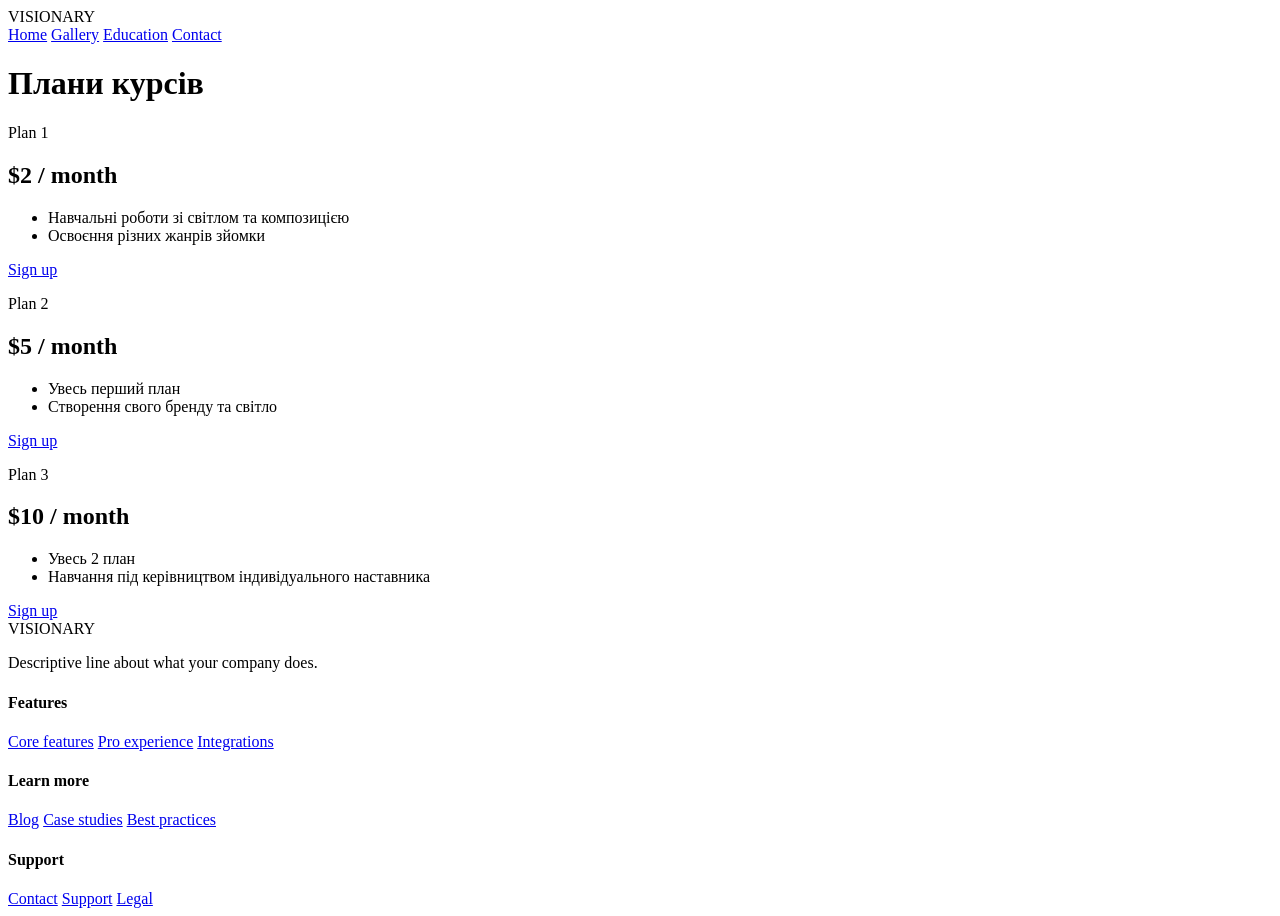
==== education.html @ 6427736e "добавил страницу оплаты курсов, но не натроил саму оплату, можно сказать это как макет больше чем пр" ====
<!DOCTYPE html>
<html lang="uk">
<head>
    <meta charset="UTF-8">
    <meta name="viewport" content="width=device-width, initial-scale=1.0">
    <title>Visionary - Плани курсів</title>
    <link rel="stylesheet" href="style.css">
</head>
<body>

    <header class="header">
        <div class="container">
            <div class="logo">VISIONARY</div>
            <nav class="nav">
                <a href="index.html">Home</a>
                <a href="#">Gallery</a>
                <a href="education.html">Education</a>
                <a href="#">Contact</a>
            </nav>
        </div>
    </header>

    <main class="main-content">
        <div class="container">
            <h1 class="page-title">Плани курсів</h1>

            <div class="plans-grid">
                <div class="plan-card">
                    <div class="plan-header">
                        <p class="plan-name">Plan 1</p>
                        <h2 class="plan-price">$2 <span>/ month</span></h2>
                    </div>
                    <ul class="plan-features">
                        <li>Навчальні роботи зі світлом та композицією</li>
                        <li>Освоєння різних жанрів зйомки</li>
                    </ul>
                    <a href="#" class="sign-up-btn">Sign up</a>
                </div>

                <div class="plan-card">
                    <div class="plan-header">
                        <p class="plan-name">Plan 2</p>
                        <h2 class="plan-price">$5 <span>/ month</span></h2>
                    </div>
                    <ul class="plan-features">
                        <li>Увесь перший план</li>
                        <li>Створення свого бренду та світло</li>
                    </ul>
                    <a href="#" class="sign-up-btn">Sign up</a>
                </div>

                <div class="plan-card">
                    <div class="plan-header">
                        <p class="plan-name">Plan 3</p>
                        <h2 class="plan-price">$10 <span>/ month</span></h2>
                    </div>
                    <ul class="plan-features">
                        <li>Увесь 2 план</li>
                        <li>Навчання під керівництвом індивідуального наставника</li>
                    </ul>
                    <a href="#" class="sign-up-btn">Sign up</a>
                </div>
            </div>
        </div>
    </main>

    <footer class="footer">
        <div class="container">
            <div class="footer-cols">
                <div class="footer-brand">
                    <div class="logo">VISIONARY</div>
                    <p>Descriptive line about what your company does.</p>
                </div>
                <div class="footer-links">
                    <div>
                        <h4>Features</h4>
                        <a href="#">Core features</a>
                        <a href="#">Pro experience</a>
                        <a href="#">Integrations</a>
                    </div>
                    <div>
                        <h4>Learn more</h4>
                        <a href="#">Blog</a>
                        <a href="#">Case studies</a>
                        <a href="#">Best practices</a>
                    </div>
                    <div>
                        <h4>Support</h4>
                        <a href="#">Contact</a>
                        <a href="#">Support</a>
                        <a href="#">Legal</a>
                    </div>
                </div>
            </div>
        </div>
    </footer>

</body>
</html>
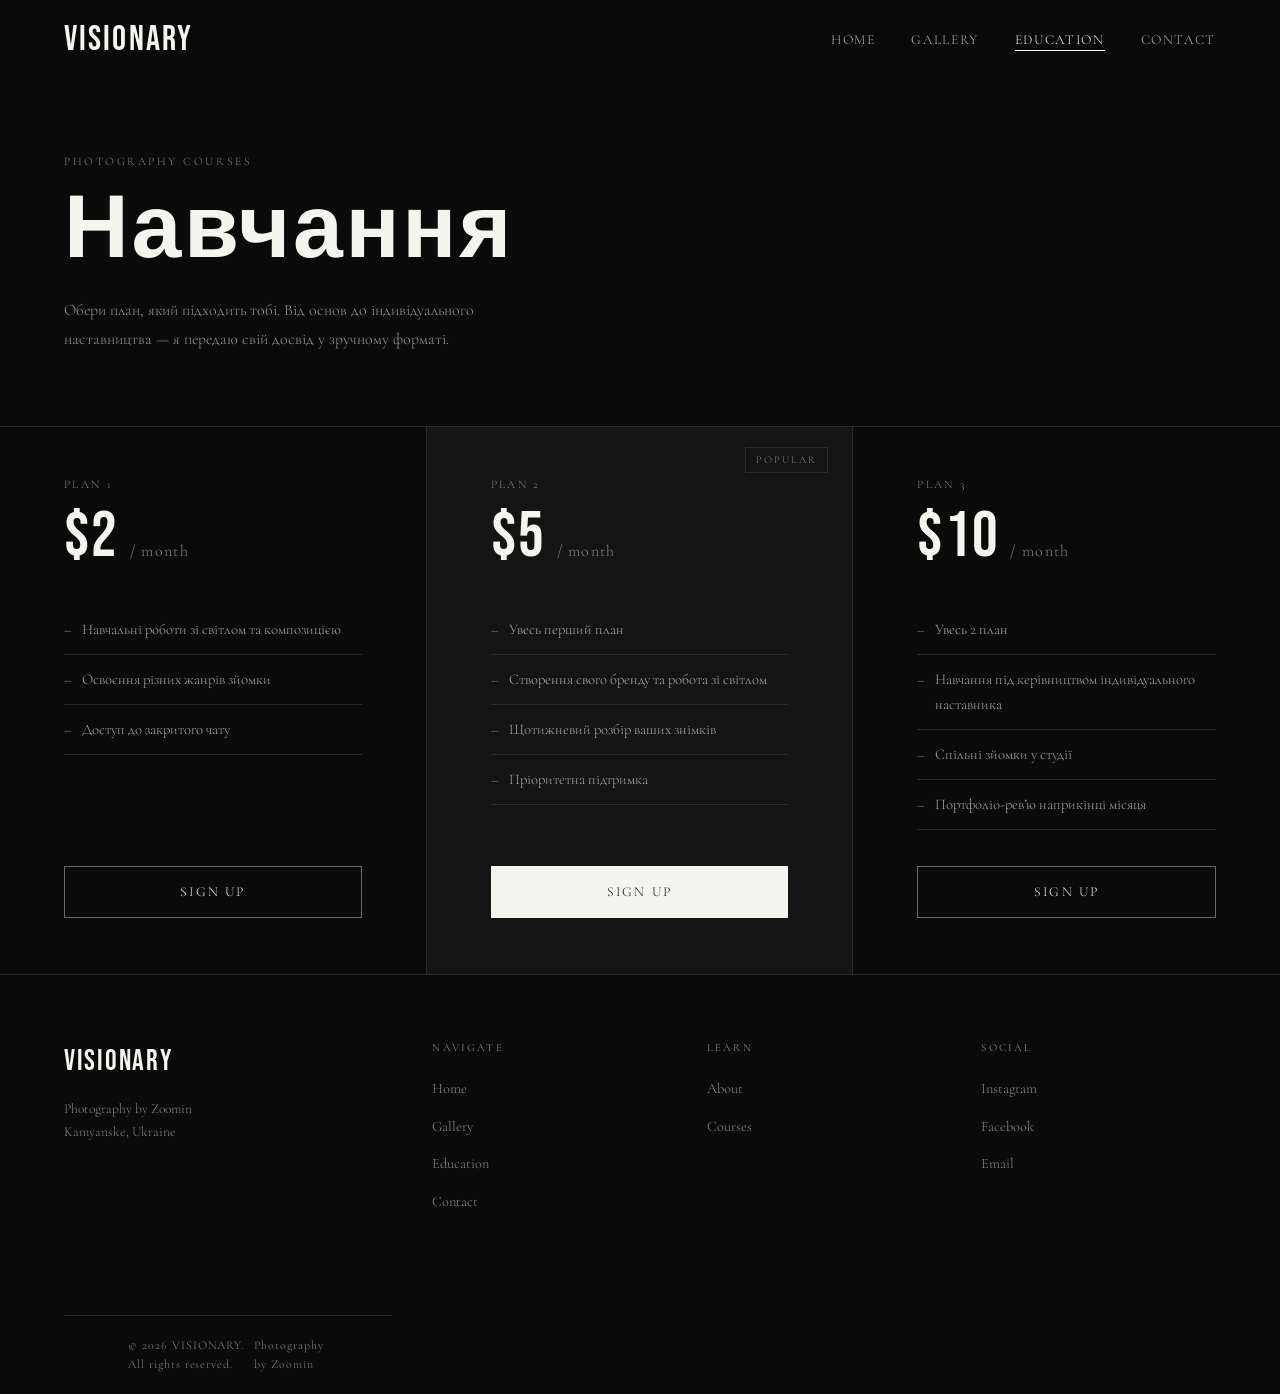
==== commit a68ae2f3: "Last Version Project" ====
--- a/education.html
+++ b/education.html
@@ -1,99 +1,134 @@
 <!DOCTYPE html>
 <html lang="uk">
 <head>
-    <meta charset="UTF-8">
-    <meta name="viewport" content="width=device-width, initial-scale=1.0">
-    <title>Visionary - Плани курсів</title>
-    <link rel="stylesheet" href="style.css">
+  <meta charset="UTF-8" />
+  <meta name="viewport" content="width=device-width, initial-scale=1.0" />
+  <title>Education — VISIONARY</title>
+
+  <link rel="preconnect" href="https://fonts.googleapis.com" />
+  <link rel="preconnect" href="https://fonts.gstatic.com" crossorigin />
+  <link href="https://fonts.googleapis.com/css2?family=Bebas+Neue&family=Cormorant+Garamond:ital,wght@0,300;0,400;1,300&display=swap" rel="stylesheet" />
+
+  <link rel="stylesheet" href="css/base.css" />
+  <link rel="stylesheet" href="css/nav.css" />
+  <link rel="stylesheet" href="css/education.css" />
+  <link rel="stylesheet" href="css/footer.css" />
 </head>
 <body>
 
-    <header class="header">
-        <div class="container">
-            <div class="logo">VISIONARY</div>
-            <nav class="nav">
-                <a href="index.html">Home</a>
-                <a href="#">Gallery</a>
-                <a href="education.html">Education</a>
-                <a href="#">Contact</a>
-            </nav>
+  <header>
+    <nav class="nav nav--scrolled">
+      <a href="index.html" class="nav__logo">VISIONARY</a>
+      <ul class="nav__links">
+        <li><a href="index.html">Home</a></li>
+        <li><a href="gallery.html">Gallery</a></li>
+        <li><a href="education.html" class="active">Education</a></li>
+        <li><a href="contacts.html">Contact</a></li>
+      </ul>
+      <button class="nav__burger" aria-label="Toggle menu">
+        <span></span><span></span><span></span>
+      </button>
+    </nav>
+  </header>
+
+  <div class="nav__drawer">
+    <a href="index.html">Home</a>
+    <a href="gallery.html">Gallery</a>
+    <a href="education.html">Education</a>
+    <a href="contacts.html">Contact</a>
+  </div>
+
+  <main class="edu-page">
+    <div class="edu-page__header">
+      <p class="edu-page__eyebrow">Photography courses</p>
+      <h1 class="edu-page__title">Навчання</h1>
+      <p class="edu-page__desc">
+        Обери план, який підходить тобі. Від основ до індивідуального наставництва —
+        я передаю свій досвід у зручному форматі.
+      </p>
+    </div>
+
+    <div class="plans">
+
+      <div class="plan reveal">
+        <div>
+          <p class="plan__name">Plan 1</p>
+          <p class="plan__price">$2 <sub>/ month</sub></p>
         </div>
-    </header>
+        <ul class="plan__features">
+          <li>Навчальні роботи зі світлом та композицією</li>
+          <li>Освоєння різних жанрів зйомки</li>
+          <li>Доступ до закритого чату</li>
+        </ul>
+        <a href="contacts.html" class="btn">Sign up</a>
+      </div>
 
-    <main class="main-content">
-        <div class="container">
-            <h1 class="page-title">Плани курсів</h1>
+      <div class="plan plan--featured reveal" style="transition-delay:0.15s">
+        <div>
+          <p class="plan__name">Plan 2</p>
+          <p class="plan__price">$5 <sub>/ month</sub></p>
+        </div>
+        <ul class="plan__features">
+          <li>Увесь перший план</li>
+          <li>Створення свого бренду та робота зі світлом</li>
+          <li>Щотижневий розбір ваших знімків</li>
+          <li>Пріоритетна підтримка</li>
+        </ul>
+        <a href="contacts.html" class="btn btn--solid">Sign up</a>
+      </div>
 
-            <div class="plans-grid">
-                <div class="plan-card">
-                    <div class="plan-header">
-                        <p class="plan-name">Plan 1</p>
-                        <h2 class="plan-price">$2 <span>/ month</span></h2>
-                    </div>
-                    <ul class="plan-features">
-                        <li>Навчальні роботи зі світлом та композицією</li>
-                        <li>Освоєння різних жанрів зйомки</li>
-                    </ul>
-                    <a href="#" class="sign-up-btn">Sign up</a>
-                </div>
+      <div class="plan reveal" style="transition-delay:0.3s">
+        <div>
+          <p class="plan__name">Plan 3</p>
+          <p class="plan__price">$10 <sub>/ month</sub></p>
+        </div>
+        <ul class="plan__features">
+          <li>Увесь 2 план</li>
+          <li>Навчання під керівництвом індивідуального наставника</li>
+          <li>Спільні зйомки у студії</li>
+          <li>Портфоліо-ревʼю наприкінці місяця</li>
+        </ul>
+        <a href="contacts.html" class="btn">Sign up</a>
+      </div>
 
-                <div class="plan-card">
-                    <div class="plan-header">
-                        <p class="plan-name">Plan 2</p>
-                        <h2 class="plan-price">$5 <span>/ month</span></h2>
-                    </div>
-                    <ul class="plan-features">
-                        <li>Увесь перший план</li>
-                        <li>Створення свого бренду та світло</li>
-                    </ul>
-                    <a href="#" class="sign-up-btn">Sign up</a>
-                </div>
+    </div>
+  </main>
 
-                <div class="plan-card">
-                    <div class="plan-header">
-                        <p class="plan-name">Plan 3</p>
-                        <h2 class="plan-price">$10 <span>/ month</span></h2>
-                    </div>
-                    <ul class="plan-features">
-                        <li>Увесь 2 план</li>
-                        <li>Навчання під керівництвом індивідуального наставника</li>
-                    </ul>
-                    <a href="#" class="sign-up-btn">Sign up</a>
-                </div>
-            </div>
-        </div>
-    </main>
-
-    <footer class="footer">
-        <div class="container">
-            <div class="footer-cols">
-                <div class="footer-brand">
-                    <div class="logo">VISIONARY</div>
-                    <p>Descriptive line about what your company does.</p>
-                </div>
-                <div class="footer-links">
-                    <div>
-                        <h4>Features</h4>
-                        <a href="#">Core features</a>
-                        <a href="#">Pro experience</a>
-                        <a href="#">Integrations</a>
-                    </div>
-                    <div>
-                        <h4>Learn more</h4>
-                        <a href="#">Blog</a>
-                        <a href="#">Case studies</a>
-                        <a href="#">Best practices</a>
-                    </div>
-                    <div>
-                        <h4>Support</h4>
-                        <a href="#">Contact</a>
-                        <a href="#">Support</a>
-                        <a href="#">Legal</a>
-                    </div>
-                </div>
-            </div>
-        </div>
-    </footer>
-
+  <footer class="footer">
+    <div class="footer__brand">
+      <a href="index.html" class="logo">VISIONARY</a>
+      <p>Photography by Zoomin<br>Kamyanske, Ukraine</p>
+    </div>
+    <div class="footer__col">
+      <h4>Navigate</h4>
+      <ul>
+        <li><a href="index.html">Home</a></li>
+        <li><a href="gallery.html">Gallery</a></li>
+        <li><a href="education.html">Education</a></li>
+        <li><a href="contacts.html">Contact</a></li>
+      </ul>
+    </div>
+    <div class="footer__col">
+      <h4>Learn</h4>
+      <ul>
+        <li><a href="index.html#about">About</a></li>
+        <li><a href="education.html">Courses</a></li>
+      </ul>
+    </div>
+    <div class="footer__col">
+      <h4>Social</h4>
+      <ul>
+        <li><a href="#">Instagram</a></li>
+        <li><a href="#">Facebook</a></li>
+        <li><a href="mailto:zoomin@email.com">Email</a></li>
+      </ul>
+    </div>
+  
+  <div class="footer__bottom">
+    <p>&copy; 2026 VISIONARY. All rights reserved.</p>
+    <p>Photography by Zoomin</p>
+  </div>
+</footer>
+  <script src="js/main.js"></script>
 </body>
-</html>+</html>
--- a/css/base.css
+++ b/css/base.css
@@ -0,0 +1,82 @@
+*, *::before, *::after {
+  box-sizing: border-box;
+  margin: 0;
+  padding: 0;
+}
+
+:root {
+  
+  --black:      #0a0a0a;
+  --white:      #f5f5f0;
+  --gray-dark:  #141414;
+  --gray-mid:   #2a2a2a;
+  --gray-light: #888;
+  --accent:     #f5f5f0;
+
+  
+  --font-display: 'Bebas Neue', sans-serif;
+  --font-body:    'Cormorant Garamond', serif;
+
+  
+  --nav-h: 80px;
+  --page-x: clamp(24px, 5vw, 80px);
+}
+
+html {
+  scroll-behavior: smooth;
+  
+}
+
+body {
+  background: var(--black);
+  color: var(--white);
+  font-family: var(--font-body);
+  font-weight: 300;
+  font-size: 16px;
+  line-height: 1.6;
+  overflow-x: hidden;
+  
+  -webkit-font-smoothing: antialiased;
+}
+
+img {
+  display: block;
+  max-width: 100%;
+}
+
+a {
+  color: inherit;
+  text-decoration: none;
+}
+
+ul {
+  list-style: none;
+}
+
+.sr-only {
+  position: absolute;
+  width: 1px;
+  height: 1px;
+  padding: 0;
+  overflow: hidden;
+  clip: rect(0,0,0,0);
+  white-space: nowrap;
+  border: 0;
+}
+
+.page-x {
+  padding-left: var(--page-x);
+  padding-right: var(--page-x);
+}
+
+/* прихований за замовчуванням; JS додає .is-visible коли елемент потрапляє у viewport */
+.reveal {
+  opacity: 0;
+  transform: translateY(28px);
+  transition: opacity 0.7s ease, transform 0.7s ease;
+}
+
+.reveal.is-visible {
+  opacity: 1;
+  transform: none;
+}
--- a/css/nav.css
+++ b/css/nav.css
@@ -0,0 +1,134 @@
+.nav {
+  position: fixed;
+  top: 0;
+  left: 0;
+  right: 0;
+  z-index: 200;
+  height: var(--nav-h);
+  display: flex;
+  align-items: center;
+  justify-content: space-between;
+  padding: 0 var(--page-x);
+
+  
+  background: transparent;
+  transition: background 0.4s ease, backdrop-filter 0.4s ease;
+}
+
+.nav--scrolled {
+  background: rgba(10, 10, 10, 0.88);
+  backdrop-filter: blur(10px);
+  -webkit-backdrop-filter: blur(10px);
+}
+
+.nav__logo {
+  font-family: var(--font-display);
+  font-size: clamp(1.6rem, 3vw, 2.2rem);
+  letter-spacing: 0.06em;
+  color: var(--white);
+  transition: opacity 0.2s;
+}
+
+.nav__logo:hover {
+  opacity: 0.7;
+}
+
+.nav__links {
+  display: flex;
+  gap: 36px;
+}
+
+.nav__links a {
+  font-family: var(--font-body);
+  font-size: 0.85rem;
+  letter-spacing: 0.12em;
+  text-transform: uppercase;
+  color: rgba(245, 245, 240, 0.75);
+  position: relative;
+  padding-bottom: 3px;
+  transition: color 0.25s;
+}
+
+.nav__links a::after {
+  content: '';
+  position: absolute;
+  bottom: 0; left: 0;
+  width: 0; height: 1px;
+  background: var(--white);
+  transition: width 0.3s ease;
+}
+
+.nav__links a:hover,
+.nav__links a.active {
+  color: var(--white);
+}
+
+.nav__links a:hover::after,
+.nav__links a.active::after {
+  width: 100%;
+}
+
+.nav__burger {
+  display: none;
+  flex-direction: column;
+  justify-content: center;
+  gap: 5px;
+  width: 28px;
+  height: 28px;
+  cursor: pointer;
+  background: none;
+  border: none;
+  padding: 0;
+}
+
+.nav__burger span {
+  display: block;
+  height: 1px;
+  background: var(--white);
+  transition: transform 0.3s ease, opacity 0.3s ease;
+}
+
+.nav__burger.is-open span:nth-child(1) { transform: translateY(6px) rotate(45deg); }
+.nav__burger.is-open span:nth-child(2) { opacity: 0; }
+.nav__burger.is-open span:nth-child(3) { transform: translateY(-6px) rotate(-45deg); }
+
+.nav__drawer {
+  display: none;
+  position: fixed;
+  top: 0;
+  left: 0;
+  right: 0;
+  bottom: 0;
+  z-index: 190;
+  background: var(--black);
+  flex-direction: column;
+  align-items: center;
+  justify-content: center;
+  gap: 40px;
+  opacity: 0;
+  pointer-events: none;
+  transition: opacity 0.3s ease;
+}
+
+.nav__drawer.is-open {
+  opacity: 1;
+  pointer-events: all;
+}
+
+.nav__drawer a {
+  font-family: var(--font-display);
+  font-size: clamp(2.5rem, 8vw, 5rem);
+  letter-spacing: 0.04em;
+  color: var(--white);
+  transition: opacity 0.2s;
+}
+
+.nav__drawer a:hover {
+  opacity: 0.5;
+}
+
+@media (max-width: 768px) {
+  .nav__links { display: none; }
+  .nav__burger { display: flex; }
+  .nav__drawer { display: flex; }
+}
--- a/css/education.css
+++ b/css/education.css
@@ -0,0 +1,168 @@
+.edu-page {
+  padding-top: var(--nav-h);
+}
+
+.edu-page__header {
+  padding: clamp(48px, 8vh, 80px) var(--page-x) 0;
+}
+
+.edu-page__eyebrow {
+  font-size: 0.72rem;
+  letter-spacing: 0.22em;
+  text-transform: uppercase;
+  color: var(--gray-light);
+  margin-bottom: 16px;
+}
+
+.edu-page__title {
+  font-family: var(--font-display);
+  font-size: clamp(3rem, 7vw, 7rem);
+  letter-spacing: 0.03em;
+  line-height: 1;
+  margin-bottom: 20px;
+}
+
+.edu-page__desc {
+  font-size: 1rem;
+  color: rgba(245, 245, 240, 0.6);
+  max-width: 480px;
+  line-height: 1.8;
+}
+
+.plans {
+  display: grid;
+  grid-template-columns: repeat(3, 1fr);
+  gap: 0;
+  margin-top: clamp(48px, 8vh, 80px);
+  border-top: 1px solid var(--gray-mid);
+}
+
+.plan {
+  padding: 48px var(--page-x) 56px;
+  border-right: 1px solid var(--gray-mid);
+  display: flex;
+  flex-direction: column;
+  gap: 36px;
+  position: relative;
+  transition: background 0.3s;
+}
+
+.plan:last-child {
+  border-right: none;
+}
+
+.plan:hover {
+  background: rgba(255,255,255,0.02);
+}
+
+.plan--featured {
+  background: var(--gray-dark);
+}
+
+.plan--featured::before {
+  content: 'Popular';
+  position: absolute;
+  top: 20px;
+  right: 24px;
+  font-size: 0.65rem;
+  letter-spacing: 0.2em;
+  text-transform: uppercase;
+  color: var(--gray-light);
+  border: 1px solid var(--gray-mid);
+  padding: 4px 10px;
+}
+
+.plan__name {
+  font-size: 0.72rem;
+  letter-spacing: 0.2em;
+  text-transform: uppercase;
+  color: var(--gray-light);
+  margin-bottom: 12px;
+}
+
+.plan__price {
+  font-family: var(--font-display);
+  font-size: clamp(3rem, 5vw, 4.5rem);
+  letter-spacing: 0.02em;
+  line-height: 1;
+}
+
+.plan__price sub {
+  font-family: var(--font-body);
+  font-size: 1rem;
+  font-weight: 300;
+  letter-spacing: 0.08em;
+  color: var(--gray-light);
+  vertical-align: baseline;
+}
+
+.plan__features {
+  flex: 1;
+  display: flex;
+  flex-direction: column;
+  gap: 0;
+}
+
+.plan__features li {
+  font-size: 0.92rem;
+  line-height: 1.7;
+  color: rgba(245,245,240,0.68);
+  padding: 12px 0;
+  border-bottom: 1px solid var(--gray-mid);
+  display: flex;
+  gap: 10px;
+}
+
+.plan__features li::before {
+  content: '–';
+  color: var(--gray-light);
+  flex-shrink: 0;
+}
+
+.btn {
+  display: inline-block;
+  padding: 14px 32px;
+  font-family: var(--font-body);
+  font-size: 0.85rem;
+  letter-spacing: 0.16em;
+  text-transform: uppercase;
+  text-align: center;
+  border: 1px solid rgba(245,245,240,0.4);
+  color: var(--white);
+  cursor: pointer;
+  background: transparent;
+  transition: background 0.3s, color 0.3s, border-color 0.3s;
+}
+
+.btn:hover {
+  background: var(--white);
+  color: var(--black);
+  border-color: var(--white);
+}
+
+.btn--solid {
+  background: var(--white);
+  color: var(--black);
+  border-color: var(--white);
+}
+
+.btn--solid:hover {
+  background: transparent;
+  color: var(--white);
+}
+
+@media (max-width: 900px) {
+  .plans {
+    grid-template-columns: 1fr;
+    border-left: 1px solid var(--gray-mid);
+  }
+
+  .plan {
+    border-right: none;
+    border-bottom: 1px solid var(--gray-mid);
+  }
+
+  .plan:last-child {
+    border-bottom: none;
+  }
+}
--- a/css/footer.css
+++ b/css/footer.css
@@ -0,0 +1,83 @@
+.footer {
+  border-top: 1px solid var(--gray-mid);
+  padding: 64px var(--page-x) 0;
+  display: grid;
+  grid-template-columns: 1.4fr 1fr 1fr 1fr;
+  gap: 40px;
+}
+
+.footer__brand .logo {
+  font-family: var(--font-display);
+  font-size: 1.8rem;
+  letter-spacing: 0.06em;
+  color: var(--white);
+  display: inline-block;
+  margin-bottom: 12px;
+}
+
+.footer__brand p {
+  font-size: 0.85rem;
+  color: var(--gray-light);
+  line-height: 1.7;
+  max-width: 220px;
+}
+
+.footer__col h4 {
+  font-size: 0.68rem;
+  letter-spacing: 0.2em;
+  text-transform: uppercase;
+  color: var(--gray-light);
+  margin-bottom: 20px;
+  font-weight: 400;
+}
+
+.footer__col li {
+  margin-bottom: 12px;
+}
+
+.footer__col a {
+  font-size: 0.9rem;
+  color: rgba(245,245,240,0.55);
+  transition: color 0.2s;
+}
+
+.footer__col a:hover {
+  color: var(--white);
+}
+
+.footer__bottom {
+  border-top: 1px solid var(--gray-mid);
+  margin-top: 48px;
+  padding: 20px var(--page-x);
+  display: flex;
+  justify-content: space-between;
+  align-items: center;
+}
+
+.footer__bottom p {
+  font-size: 0.75rem;
+  color: var(--gray-light);
+  letter-spacing: 0.08em;
+}
+
+@media (max-width: 900px) {
+  .footer {
+    grid-template-columns: 1fr 1fr;
+  }
+
+  .footer__brand {
+    grid-column: 1 / -1;
+  }
+}
+
+@media (max-width: 480px) {
+  .footer {
+    grid-template-columns: 1fr;
+  }
+
+  .footer__bottom {
+    flex-direction: column;
+    gap: 8px;
+    text-align: center;
+  }
+}
